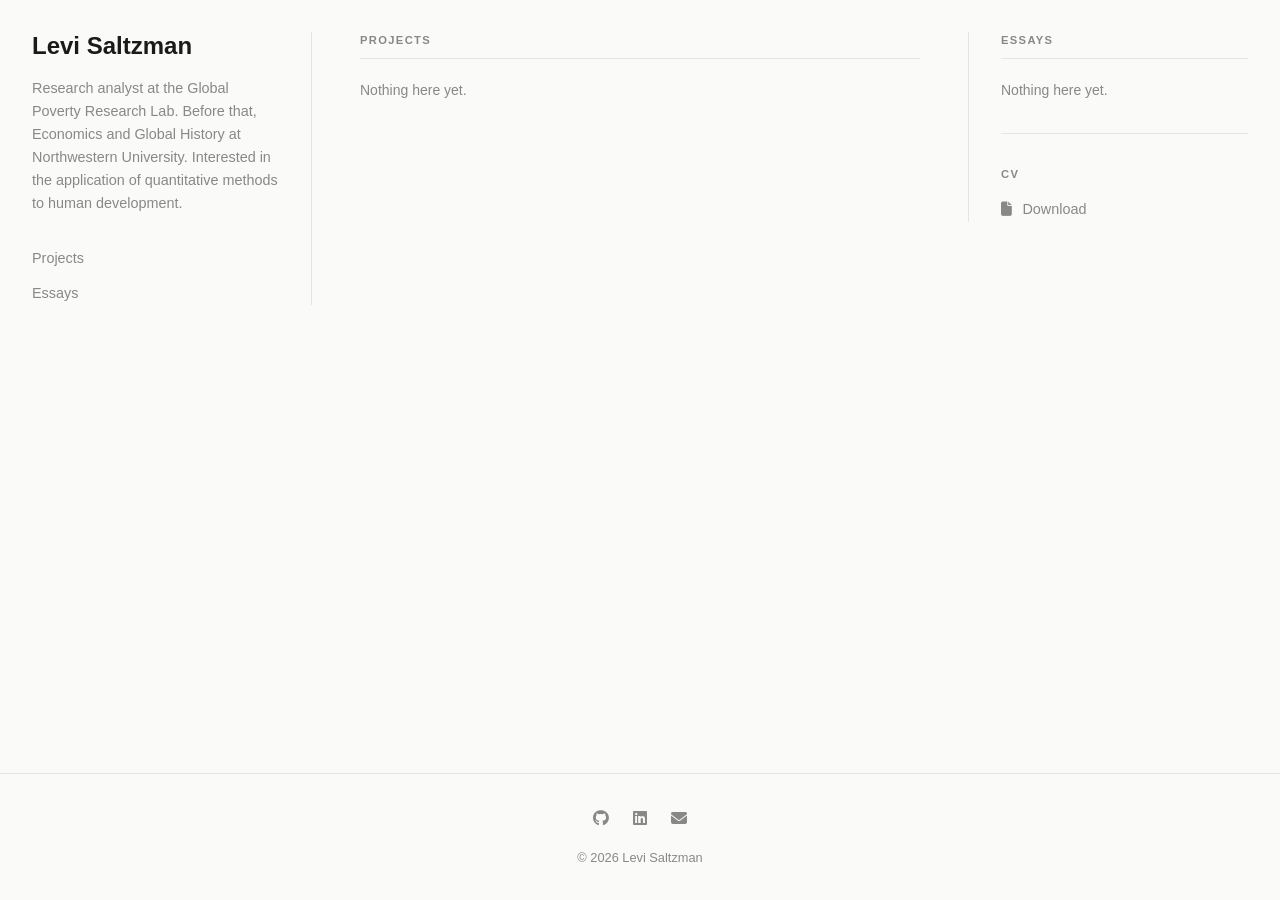
==== index.html @ 12b9f301 "Redesign homepage with three-column layout" ====
<!DOCTYPE html>
<html lang="en">
<head>
  <meta charset="UTF-8" />
  <meta name="viewport" content="width=device-width, initial-scale=1.0" />
  <title>Levi Saltzman</title>
  <link rel="stylesheet" href="https://cdnjs.cloudflare.com/ajax/libs/font-awesome/6.4.0/css/all.min.css" />
  <link rel="stylesheet" href="style.css" />
</head>
<body>
  <div class="container">
    <!-- Left Sidebar -->
    <aside class="sidebar sidebar-left">
      <h1 class="sidebar-name">Levi Saltzman</h1>
      <p class="sidebar-bio">Research analyst at the Global Poverty Research Lab. Before that, Economics and Global History at Northwestern University. Interested in the application of quantitative methods to human development.</p>

      <nav class="sidebar-nav">
        <a href="#projects">Projects</a>
        <a href="#essays">Essays</a>
      </nav>
    </aside>

    <!-- Center Main -->
    <main class="main">
      <section id="projects">
        <h2>Projects</h2>
        <div class="tile-grid" id="projects-grid">
          <!-- populated by main.js -->
        </div>
      </section>
    </main>

    <!-- Right Sidebar -->
    <aside class="sidebar sidebar-right">
      <section id="essays">
        <h2>Essays</h2>
        <div class="essay-list" id="essays-grid">
          <!-- populated by main.js -->
        </div>
      </section>

      <div class="sidebar-cv">
        <div class="sidebar-section-label">CV</div>
        <a href="Levi Saltzman_Resume.pdf" target="_blank" rel="noopener">
          <i class="fas fa-file"></i> Download
        </a>
      </div>
    </aside>
  </div>

  <footer>
    <div class="footer-links">
      <a href="https://github.com/Saltzman-McGeever" target="_blank" rel="noopener"><i class="fab fa-github"></i></a>
      <a href="https://www.linkedin.com/in/levi-saltzman/" target="_blank" rel="noopener"><i class="fab fa-linkedin"></i></a>
      <a href="mailto:levisaltzman@gmail.com"><i class="fas fa-envelope"></i></a>
    </div>
    <p>&copy; <span id="year"></span> Levi Saltzman</p>
  </footer>

  <script src="data.js"></script>
  <script src="main.js"></script>
</body>
</html>
---- style.css ----
*, *::before, *::after {
  box-sizing: border-box;
  margin: 0;
  padding: 0;
}

:root {
  --bg: #fafaf8;
  --text: #1a1a1a;
  --muted: #888888;
  --border: #e5e5e5;
  --accent: #1d4ed8;
}

body {
  font-family: -apple-system, BlinkMacSystemFont, "Segoe UI", Helvetica, Arial, sans-serif;
  background: var(--bg);
  color: var(--text);
  line-height: 1.6;
  min-height: 100vh;
  display: flex;
  flex-direction: column;
}

a {
  color: var(--accent);
  text-decoration: none;
}

a:hover {
  text-decoration: underline;
}

/* ── Layout Container ── */
.container {
  flex: 1;
  display: grid;
  grid-template-columns: 1fr 2fr 1fr;
  gap: 3rem;
  max-width: 1400px;
  margin: 0 auto;
  padding: 2rem 2rem;
  width: 100%;
}

/* ── Sidebars ── */
.sidebar {
  position: sticky;
  top: 2rem;
  align-self: start;
}

.sidebar-left {
  padding-right: 2rem;
  border-right: 1px solid var(--border);
}

.sidebar-right {
  padding-left: 2rem;
  border-left: 1px solid var(--border);
}

.sidebar-name {
  font-size: 1.5rem;
  font-weight: 700;
  margin-bottom: 1rem;
  line-height: 1.2;
}

.sidebar-bio {
  font-size: 0.9rem;
  color: var(--muted);
  margin-bottom: 2rem;
  line-height: 1.6;
}

.sidebar-nav {
  display: flex;
  flex-direction: column;
  gap: 0.75rem;
  font-size: 0.9rem;
}

.sidebar-nav a {
  color: var(--muted);
}

.sidebar-nav a:hover {
  color: var(--text);
  text-decoration: none;
}

/* ── Main Content ── */
main {
  min-height: 400px;
}

/* ── Sections ── */
section {
  margin-bottom: 0;
}

section h2 {
  font-size: 0.7rem;
  font-weight: 600;
  letter-spacing: 0.12em;
  text-transform: uppercase;
  color: var(--muted);
  margin-bottom: 1.25rem;
  padding-bottom: 0.5rem;
  border-bottom: 1px solid var(--border);
}

/* ── Tile grid (Projects) ── */
.tile-grid {
  display: grid;
  grid-template-columns: 1fr;
  gap: 2.5rem;
}

.tile {
  display: block;
  color: inherit;
  text-decoration: none;
}

.tile:hover {
  text-decoration: none;
}

.tile:hover .tile-title {
  text-decoration: underline;
}

.tile-img {
  width: 100%;
  aspect-ratio: 16 / 9;
  object-fit: cover;
  display: block;
  background: #e8e8e8;
  margin-bottom: 0.75rem;
}

.tile-body {
  padding: 0;
}

.tile-title {
  font-size: 1rem;
  font-weight: 600;
  margin-bottom: 0.35rem;
}

.tile-blurb {
  font-size: 0.85rem;
  color: var(--muted);
  line-height: 1.5;
}

.tile-meta {
  display: block;
  font-size: 0.75rem;
  color: var(--muted);
  margin-top: 0.3rem;
}

.tile-empty {
  font-size: 0.875rem;
  color: var(--muted);
}

/* ── Essay List (Right Sidebar) ── */
.essay-list {
  display: flex;
  flex-direction: column;
  gap: 1.5rem;
}

.essay-item {
  display: block;
  color: inherit;
  text-decoration: none;
}

.essay-item:hover {
  text-decoration: none;
}

.essay-item:hover .essay-title {
  text-decoration: underline;
}

.essay-title {
  font-size: 0.9rem;
  font-weight: 600;
  margin-bottom: 0.2rem;
}

.essay-date {
  font-size: 0.75rem;
  color: var(--muted);
}

.essay-blurb {
  font-size: 0.8rem;
  color: var(--muted);
  margin-top: 0.3rem;
  line-height: 1.5;
}

/* ── Sidebar CV ── */
.sidebar-cv {
  margin-top: 2rem;
  padding-top: 2rem;
  border-top: 1px solid var(--border);
}

.sidebar-section-label {
  font-size: 0.7rem;
  font-weight: 600;
  letter-spacing: 0.12em;
  text-transform: uppercase;
  color: var(--muted);
  margin-bottom: 0.75rem;
}

.sidebar-cv a {
  font-size: 0.9rem;
  color: var(--muted);
}

.sidebar-cv a:hover {
  color: var(--text);
}

.sidebar-cv i {
  margin-right: 0.4rem;
}

/* ── Post page ── */
.post-hero {
  margin-bottom: 1.75rem;
  margin-top: 2rem;
}

.post-img {
  width: 100%;
  aspect-ratio: 16 / 9;
  object-fit: cover;
  display: block;
  background: #e8e8e8;
}

.post-body {
  max-width: 640px;
}

.post-title {
  font-size: 1.6rem;
  font-weight: 700;
  line-height: 1.3;
  margin-bottom: 0.5rem;
}

.post-header-meta {
  display: flex;
  align-items: center;
  gap: 1rem;
  font-size: 0.8rem;
  color: var(--muted);
  margin-bottom: 2rem;
}

.post-repo {
  color: var(--accent);
}

.post-content {
  font-size: 0.95rem;
  line-height: 1.75;
}

.post-content p + p {
  margin-top: 1rem;
}

.post-content h2 {
  font-size: 1.1rem;
  font-weight: 600;
  margin: 2rem 0 0.5rem;
  text-transform: none;
  letter-spacing: 0;
  color: var(--text);
  border-bottom: none;
  padding-bottom: 0;
}

.post-content h3 {
  font-size: 1rem;
  font-weight: 600;
  margin: 1.5rem 0 0.4rem;
}

.post-content ul,
.post-content ol {
  margin: 0.75rem 0 0.75rem 1.5rem;
}

.post-content li + li {
  margin-top: 0.25rem;
}

.post-content code {
  font-family: "SF Mono", "Fira Code", monospace;
  font-size: 0.85em;
  background: #f0f0f0;
  padding: 0.1em 0.35em;
}

.post-content pre {
  background: #f0f0f0;
  padding: 1rem;
  overflow-x: auto;
  margin: 1rem 0;
  font-size: 0.85rem;
}

.post-content pre code {
  background: none;
  padding: 0;
}

/* ── Footer ── */
footer {
  text-align: center;
  padding: 2rem 1.5rem;
  font-size: 0.8rem;
  color: var(--muted);
  border-top: 1px solid var(--border);
  margin-top: auto;
}

.footer-links {
  display: flex;
  justify-content: center;
  gap: 1.5rem;
  margin-bottom: 1rem;
}

.footer-links a {
  color: var(--muted);
  font-size: 1rem;
}

.footer-links a:hover {
  color: var(--text);
}

/* ── Responsive ── */
@media (max-width: 1024px) {
  .container {
    grid-template-columns: 1fr;
    gap: 2rem;
    padding: 1.5rem;
  }

  .sidebar-left {
    padding-right: 0;
    border-right: none;
    border-bottom: 1px solid var(--border);
    padding-bottom: 2rem;
    margin-bottom: 2rem;
  }

  .sidebar-right {
    padding-left: 0;
    border-left: none;
    border-top: 1px solid var(--border);
    padding-top: 2rem;
    margin-top: 2rem;
  }

  .sidebar {
    position: relative;
    top: auto;
  }

  .tile-grid {
    grid-template-columns: repeat(2, 1fr);
  }
}

@media (max-width: 640px) {
  .container {
    padding: 1rem;
  }

  .sidebar-name {
    font-size: 1.25rem;
  }

  .tile-grid {
    grid-template-columns: 1fr;
  }

  .essay-list {
    gap: 1rem;
  }
}
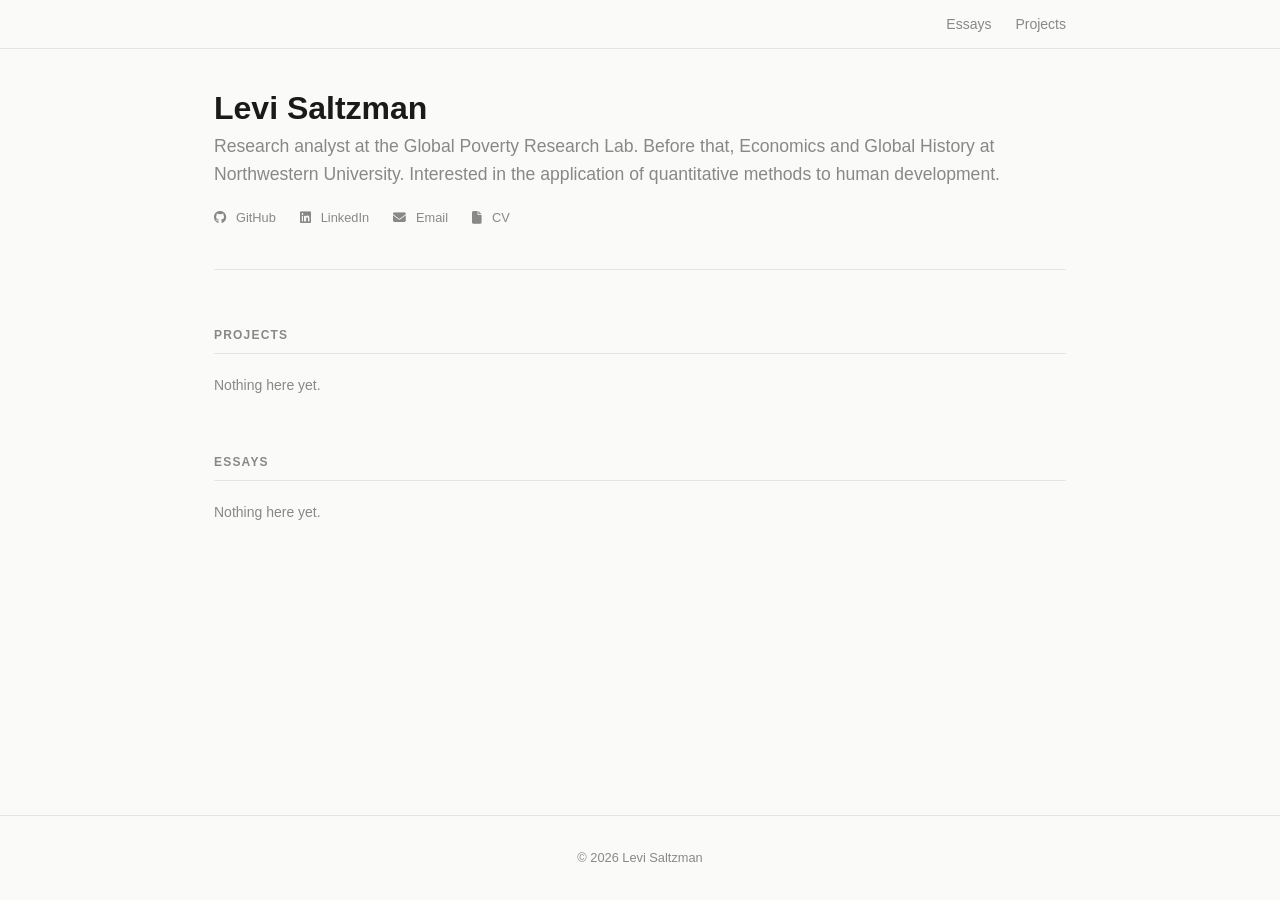
==== commit 117d8e5d: "Revert "Redesign homepage with three-column layout" This reverts commit 12b9f301610ac0737f0c90172270" ====
--- a/index.html
+++ b/index.html
@@ -8,52 +8,43 @@
   <link rel="stylesheet" href="style.css" />
 </head>
 <body>
-  <div class="container">
-    <!-- Left Sidebar -->
-    <aside class="sidebar sidebar-left">
-      <h1 class="sidebar-name">Levi Saltzman</h1>
-      <p class="sidebar-bio">Research analyst at the Global Poverty Research Lab. Before that, Economics and Global History at Northwestern University. Interested in the application of quantitative methods to human development.</p>
+  <header>
+    <div class="header-inner">
+      <nav>
+        <a href="#essays">Essays</a>
+        <a href="#projects">Projects</a>
+      </nav>
+    </div>
+  </header>
 
-      <nav class="sidebar-nav">
-        <a href="#projects">Projects</a>
-        <a href="#essays">Essays</a>
-      </nav>
-    </aside>
+  <main>
+    <section class="hero">
+      <h1 class="hero-name">Levi Saltzman</h1>
+      <p class="tagline">Research analyst at the Global Poverty Research Lab. Before that, Economics and Global History at Northwestern University. Interested in the application of quantitative methods to human development.</p>
+      <div class="hero-links">
+        <a href="https://github.com/Saltzman-McGeever" target="_blank" rel="noopener"><i class="fab fa-github"></i> GitHub</a>
+        <a href="https://www.linkedin.com/in/levi-saltzman/" target="_blank" rel="noopener"><i class="fab fa-linkedin"></i> LinkedIn</a>
+        <a href="mailto:levisaltzman@gmail.com"><i class="fas fa-envelope"></i> Email</a>
+        <a href="Levi Saltzman_Resume.pdf" target="_blank" rel="noopener"><i class="fas fa-file"></i> CV</a>
+      </div>
+    </section>
 
-    <!-- Center Main -->
-    <main class="main">
-      <section id="projects">
-        <h2>Projects</h2>
-        <div class="tile-grid" id="projects-grid">
-          <!-- populated by main.js -->
-        </div>
-      </section>
-    </main>
+    <section id="projects">
+      <h2>Projects</h2>
+      <div class="tile-grid" id="projects-grid">
+        <!-- populated by main.js -->
+      </div>
+    </section>
 
-    <!-- Right Sidebar -->
-    <aside class="sidebar sidebar-right">
-      <section id="essays">
-        <h2>Essays</h2>
-        <div class="essay-list" id="essays-grid">
-          <!-- populated by main.js -->
-        </div>
-      </section>
-
-      <div class="sidebar-cv">
-        <div class="sidebar-section-label">CV</div>
-        <a href="Levi Saltzman_Resume.pdf" target="_blank" rel="noopener">
-          <i class="fas fa-file"></i> Download
-        </a>
+    <section id="essays">
+      <h2>Essays</h2>
+      <div class="tile-grid" id="essays-grid">
+        <!-- populated by main.js -->
       </div>
-    </aside>
-  </div>
+    </section>
+  </main>
 
   <footer>
-    <div class="footer-links">
-      <a href="https://github.com/Saltzman-McGeever" target="_blank" rel="noopener"><i class="fab fa-github"></i></a>
-      <a href="https://www.linkedin.com/in/levi-saltzman/" target="_blank" rel="noopener"><i class="fab fa-linkedin"></i></a>
-      <a href="mailto:levisaltzman@gmail.com"><i class="fas fa-envelope"></i></a>
-    </div>
     <p>&copy; <span id="year"></span> Levi Saltzman</p>
   </footer>
 
--- a/style.css
+++ b/style.css
@@ -10,6 +10,7 @@
   --muted: #888888;
   --border: #e5e5e5;
   --accent: #1d4ed8;
+  --max-width: 900px;
 }
 
 body {
@@ -31,79 +32,107 @@
   text-decoration: underline;
 }
 
-/* ── Layout Container ── */
-.container {
+/* ── Header ── */
+header {
+  border-bottom: 1px solid var(--border);
+}
+
+.header-inner {
+  max-width: var(--max-width);
+  margin: 0 auto;
+  padding: 0 1.5rem;
+  height: 48px;
+  display: flex;
+  align-items: center;
+  justify-content: space-between;
+}
+
+/* site-title only appears on post pages */
+.site-title a {
+  font-size: 0.95rem;
+  font-weight: 600;
+  color: var(--text);
+}
+
+.site-title a:hover {
+  text-decoration: none;
+  color: var(--muted);
+}
+
+nav {
+  display: flex;
+  gap: 1.5rem;
+  margin-left: auto;
+}
+
+nav a {
+  font-size: 0.875rem;
+  color: var(--muted);
+}
+
+nav a:hover {
+  color: var(--text);
+  text-decoration: none;
+}
+
+/* ── Main ── */
+main {
   flex: 1;
-  display: grid;
-  grid-template-columns: 1fr 2fr 1fr;
-  gap: 3rem;
-  max-width: 1400px;
+  max-width: var(--max-width);
   margin: 0 auto;
-  padding: 2rem 2rem;
+  padding: 0 1.5rem 5rem;
   width: 100%;
 }
 
-/* ── Sidebars ── */
-.sidebar {
-  position: sticky;
-  top: 2rem;
-  align-self: start;
-}
-
-.sidebar-left {
-  padding-right: 2rem;
-  border-right: 1px solid var(--border);
-}
-
-.sidebar-right {
-  padding-left: 2rem;
-  border-left: 1px solid var(--border);
-}
-
-.sidebar-name {
-  font-size: 1.5rem;
+/* ── Hero ── */
+.hero {
+  padding: 2.5rem 0;
+  border-bottom: 1px solid var(--border);
+  margin-bottom: 3.5rem;
+}
+
+.hero-name {
+  font-size: 2rem;
   font-weight: 700;
+  line-height: 1.2;
+  margin-bottom: 0.3rem;
+}
+
+.tagline {
+  font-size: 1.1rem;
+  color: var(--muted);
   margin-bottom: 1rem;
-  line-height: 1.2;
-}
-
-.sidebar-bio {
-  font-size: 0.9rem;
-  color: var(--muted);
-  margin-bottom: 2rem;
-  line-height: 1.6;
-}
-
-.sidebar-nav {
-  display: flex;
-  flex-direction: column;
-  gap: 0.75rem;
-  font-size: 0.9rem;
-}
-
-.sidebar-nav a {
-  color: var(--muted);
-}
-
-.sidebar-nav a:hover {
-  color: var(--text);
-  text-decoration: none;
-}
-
-/* ── Main Content ── */
-main {
-  min-height: 400px;
+}
+
+.hero-links {
+  display: flex;
+  gap: 1.5rem;
+  margin-top: 1.25rem;
+}
+
+.hero-links a {
+  color: var(--muted);
+  font-size: 0.8rem;
+}
+
+.hero-links a:hover {
+  color: var(--text);
+  text-decoration: none;
+}
+
+.hero-links i {
+  margin-right: 0.4rem;
 }
 
 /* ── Sections ── */
 section {
-  margin-bottom: 0;
+  margin-bottom: 3.5rem;
 }
 
 section h2 {
-  font-size: 0.7rem;
-  font-weight: 600;
-  letter-spacing: 0.12em;
+  font-size: 0.75rem;
+  font-weight: 600;
+  letter-spacing: 0.1em;
   text-transform: uppercase;
   color: var(--muted);
   margin-bottom: 1.25rem;
@@ -111,11 +140,11 @@
   border-bottom: 1px solid var(--border);
 }
 
-/* ── Tile grid (Projects) ── */
+/* ── Tile grid ── */
 .tile-grid {
   display: grid;
-  grid-template-columns: 1fr;
-  gap: 2.5rem;
+  grid-template-columns: repeat(2, 1fr);
+  gap: 2rem;
 }
 
 .tile {
@@ -138,17 +167,16 @@
   object-fit: cover;
   display: block;
   background: #e8e8e8;
-  margin-bottom: 0.75rem;
 }
 
 .tile-body {
-  padding: 0;
+  padding: 0.65rem 0 0;
 }
 
 .tile-title {
-  font-size: 1rem;
-  font-weight: 600;
-  margin-bottom: 0.35rem;
+  font-size: 0.95rem;
+  font-weight: 600;
+  margin-bottom: 0.2rem;
 }
 
 .tile-blurb {
@@ -167,74 +195,6 @@
 .tile-empty {
   font-size: 0.875rem;
   color: var(--muted);
-}
-
-/* ── Essay List (Right Sidebar) ── */
-.essay-list {
-  display: flex;
-  flex-direction: column;
-  gap: 1.5rem;
-}
-
-.essay-item {
-  display: block;
-  color: inherit;
-  text-decoration: none;
-}
-
-.essay-item:hover {
-  text-decoration: none;
-}
-
-.essay-item:hover .essay-title {
-  text-decoration: underline;
-}
-
-.essay-title {
-  font-size: 0.9rem;
-  font-weight: 600;
-  margin-bottom: 0.2rem;
-}
-
-.essay-date {
-  font-size: 0.75rem;
-  color: var(--muted);
-}
-
-.essay-blurb {
-  font-size: 0.8rem;
-  color: var(--muted);
-  margin-top: 0.3rem;
-  line-height: 1.5;
-}
-
-/* ── Sidebar CV ── */
-.sidebar-cv {
-  margin-top: 2rem;
-  padding-top: 2rem;
-  border-top: 1px solid var(--border);
-}
-
-.sidebar-section-label {
-  font-size: 0.7rem;
-  font-weight: 600;
-  letter-spacing: 0.12em;
-  text-transform: uppercase;
-  color: var(--muted);
-  margin-bottom: 0.75rem;
-}
-
-.sidebar-cv a {
-  font-size: 0.9rem;
-  color: var(--muted);
-}
-
-.sidebar-cv a:hover {
-  color: var(--text);
-}
-
-.sidebar-cv i {
-  margin-right: 0.4rem;
 }
 
 /* ── Post page ── */
@@ -249,6 +209,7 @@
   object-fit: cover;
   display: block;
   background: #e8e8e8;
+
 }
 
 .post-body {
@@ -337,7 +298,6 @@
   font-size: 0.8rem;
   color: var(--muted);
   border-top: 1px solid var(--border);
-  margin-top: auto;
 }
 
 .footer-links {
@@ -349,61 +309,13 @@
 
 .footer-links a {
   color: var(--muted);
-  font-size: 1rem;
+  font-size: 0.875rem;
 }
 
 .footer-links a:hover {
   color: var(--text);
 }
 
-/* ── Responsive ── */
-@media (max-width: 1024px) {
-  .container {
-    grid-template-columns: 1fr;
-    gap: 2rem;
-    padding: 1.5rem;
-  }
-
-  .sidebar-left {
-    padding-right: 0;
-    border-right: none;
-    border-bottom: 1px solid var(--border);
-    padding-bottom: 2rem;
-    margin-bottom: 2rem;
-  }
-
-  .sidebar-right {
-    padding-left: 0;
-    border-left: none;
-    border-top: 1px solid var(--border);
-    padding-top: 2rem;
-    margin-top: 2rem;
-  }
-
-  .sidebar {
-    position: relative;
-    top: auto;
-  }
-
-  .tile-grid {
-    grid-template-columns: repeat(2, 1fr);
-  }
-}
-
-@media (max-width: 640px) {
-  .container {
-    padding: 1rem;
-  }
-
-  .sidebar-name {
-    font-size: 1.25rem;
-  }
-
-  .tile-grid {
-    grid-template-columns: 1fr;
-  }
-
-  .essay-list {
-    gap: 1rem;
-  }
-}
+.footer-links i {
+  margin-right: 0.4rem;
+}
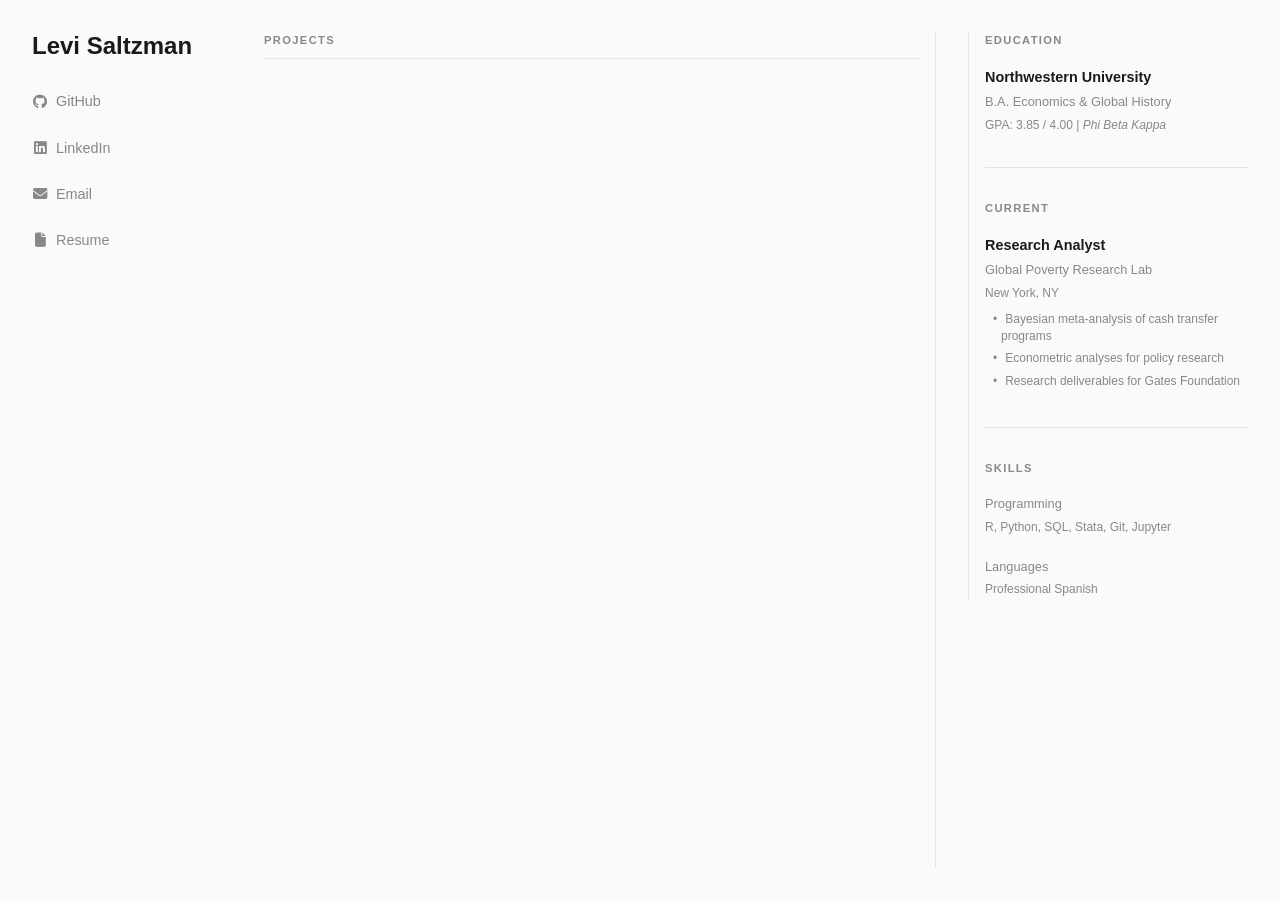
==== commit dff5ec6a: "Three-column layout with header, projects list, and CV info" ====
--- a/index.html
+++ b/index.html
@@ -8,45 +8,76 @@
   <link rel="stylesheet" href="style.css" />
 </head>
 <body>
-  <header>
-    <div class="header-inner">
-      <nav>
-        <a href="#essays">Essays</a>
-        <a href="#projects">Projects</a>
-      </nav>
-    </div>
-  </header>
+  <div class="layout">
+    <!-- Left Column: Header & Links -->
+    <aside class="column column-left">
+      <div class="header-section">
+        <h1 class="site-name">Levi Saltzman</h1>
+        <nav class="main-nav">
+          <a href="https://github.com/Saltzman-McGeever" target="_blank" rel="noopener">
+            <i class="fab fa-github"></i> GitHub
+          </a>
+          <a href="https://www.linkedin.com/in/levi-saltzman/" target="_blank" rel="noopener">
+            <i class="fab fa-linkedin"></i> LinkedIn
+          </a>
+          <a href="mailto:levisaltzman@gmail.com">
+            <i class="fas fa-envelope"></i> Email
+          </a>
+          <a href="Levi Saltzman_Resume.pdf" target="_blank" rel="noopener">
+            <i class="fas fa-file"></i> Resume
+          </a>
+        </nav>
+      </div>
+    </aside>
 
-  <main>
-    <section class="hero">
-      <h1 class="hero-name">Levi Saltzman</h1>
-      <p class="tagline">Research analyst at the Global Poverty Research Lab. Before that, Economics and Global History at Northwestern University. Interested in the application of quantitative methods to human development.</p>
-      <div class="hero-links">
-        <a href="https://github.com/Saltzman-McGeever" target="_blank" rel="noopener"><i class="fab fa-github"></i> GitHub</a>
-        <a href="https://www.linkedin.com/in/levi-saltzman/" target="_blank" rel="noopener"><i class="fab fa-linkedin"></i> LinkedIn</a>
-        <a href="mailto:levisaltzman@gmail.com"><i class="fas fa-envelope"></i> Email</a>
-        <a href="Levi Saltzman_Resume.pdf" target="_blank" rel="noopener"><i class="fas fa-file"></i> CV</a>
-      </div>
-    </section>
+    <!-- Middle Column: Projects -->
+    <main class="column column-middle">
+      <section id="projects">
+        <h2>Projects</h2>
+        <div class="projects-list" id="projects-grid">
+          <!-- populated by main.js -->
+        </div>
+      </section>
+    </main>
 
-    <section id="projects">
-      <h2>Projects</h2>
-      <div class="tile-grid" id="projects-grid">
-        <!-- populated by main.js -->
-      </div>
-    </section>
+    <!-- Right Column: CV Info -->
+    <aside class="column column-right">
+      <section class="cv-section">
+        <h2>Education</h2>
+        <div class="cv-item">
+          <div class="cv-title">Northwestern University</div>
+          <div class="cv-subtitle">B.A. Economics & Global History</div>
+          <div class="cv-meta">GPA: 3.85 / 4.00 | <em>Phi Beta Kappa</em></div>
+        </div>
+      </section>
 
-    <section id="essays">
-      <h2>Essays</h2>
-      <div class="tile-grid" id="essays-grid">
-        <!-- populated by main.js -->
-      </div>
-    </section>
-  </main>
+      <section class="cv-section">
+        <h2>Current</h2>
+        <div class="cv-item">
+          <div class="cv-title">Research Analyst</div>
+          <div class="cv-subtitle">Global Poverty Research Lab</div>
+          <div class="cv-meta">New York, NY</div>
+          <ul class="cv-details">
+            <li>Bayesian meta-analysis of cash transfer programs</li>
+            <li>Econometric analyses for policy research</li>
+            <li>Research deliverables for Gates Foundation</li>
+          </ul>
+        </div>
+      </section>
 
-  <footer>
-    <p>&copy; <span id="year"></span> Levi Saltzman</p>
-  </footer>
+      <section class="cv-section">
+        <h2>Skills</h2>
+        <div class="cv-item">
+          <div class="cv-subtitle">Programming</div>
+          <div class="cv-meta">R, Python, SQL, Stata, Git, Jupyter</div>
+        </div>
+        <div class="cv-item">
+          <div class="cv-subtitle">Languages</div>
+          <div class="cv-meta">Professional Spanish</div>
+        </div>
+      </section>
+    </aside>
+  </div>
 
   <script src="data.js"></script>
   <script src="main.js"></script>
--- a/style.css
+++ b/style.css
@@ -10,7 +10,6 @@
   --muted: #888888;
   --border: #e5e5e5;
   --accent: #1d4ed8;
-  --max-width: 900px;
 }
 
 body {
@@ -19,8 +18,6 @@
   color: var(--text);
   line-height: 1.6;
   min-height: 100vh;
-  display: flex;
-  flex-direction: column;
 }
 
 a {
@@ -32,169 +29,215 @@
   text-decoration: underline;
 }
 
-/* ── Header ── */
-header {
-  border-bottom: 1px solid var(--border);
-}
-
-.header-inner {
-  max-width: var(--max-width);
+/* ── Layout ── */
+.layout {
+  display: grid;
+  grid-template-columns: 200px 1fr 280px;
+  gap: 2rem;
+  height: 100vh;
+  padding: 2rem;
+  max-width: 1600px;
   margin: 0 auto;
-  padding: 0 1.5rem;
-  height: 48px;
+}
+
+.column {
+  display: flex;
+  flex-direction: column;
+}
+
+.column-left {
+  position: sticky;
+  top: 2rem;
+  height: fit-content;
+}
+
+.column-middle {
+  overflow-y: auto;
+  padding-right: 1rem;
+  border-right: 1px solid var(--border);
+}
+
+.column-right {
+  position: sticky;
+  top: 2rem;
+  height: fit-content;
+  overflow-y: auto;
+  max-height: calc(100vh - 4rem);
+  padding-left: 1rem;
+  border-left: 1px solid var(--border);
+}
+
+/* ── Left Column: Header ── */
+.header-section {
+  margin-bottom: 2rem;
+}
+
+.site-name {
+  font-size: 1.5rem;
+  font-weight: 700;
+  margin-bottom: 1.5rem;
+  line-height: 1.2;
+}
+
+.main-nav {
+  display: flex;
+  flex-direction: column;
+  gap: 0.75rem;
+}
+
+.main-nav a {
+  font-size: 0.9rem;
+  color: var(--muted);
   display: flex;
   align-items: center;
-  justify-content: space-between;
-}
-
-/* site-title only appears on post pages */
-.site-title a {
-  font-size: 0.95rem;
-  font-weight: 600;
-  color: var(--text);
-}
-
-.site-title a:hover {
-  text-decoration: none;
-  color: var(--muted);
-}
-
-nav {
-  display: flex;
-  gap: 1.5rem;
-  margin-left: auto;
-}
-
-nav a {
-  font-size: 0.875rem;
-  color: var(--muted);
-}
-
-nav a:hover {
+  gap: 0.5rem;
+  padding: 0.35rem 0;
+}
+
+.main-nav a:hover {
   color: var(--text);
   text-decoration: none;
 }
 
-/* ── Main ── */
+.main-nav i {
+  width: 16px;
+  text-align: center;
+}
+
+/* ── Middle Column: Projects ── */
 main {
-  flex: 1;
-  max-width: var(--max-width);
-  margin: 0 auto;
-  padding: 0 1.5rem 5rem;
-  width: 100%;
-}
-
-/* ── Hero ── */
-.hero {
-  padding: 2.5rem 0;
-  border-bottom: 1px solid var(--border);
-  margin-bottom: 3.5rem;
-}
-
-.hero-name {
-  font-size: 2rem;
-  font-weight: 700;
-  line-height: 1.2;
-  margin-bottom: 0.3rem;
-}
-
-.tagline {
-  font-size: 1.1rem;
-  color: var(--muted);
-  margin-bottom: 1rem;
-}
-
-.hero-links {
-  display: flex;
-  gap: 1.5rem;
-  margin-top: 1.25rem;
-}
-
-.hero-links a {
-  color: var(--muted);
-  font-size: 0.8rem;
-}
-
-.hero-links a:hover {
-  color: var(--text);
-  text-decoration: none;
-}
-
-.hero-links i {
-  margin-right: 0.4rem;
-}
-
-/* ── Sections ── */
+  display: flex;
+  flex-direction: column;
+}
+
 section {
-  margin-bottom: 3.5rem;
+  margin-bottom: 0;
 }
 
 section h2 {
-  font-size: 0.75rem;
-  font-weight: 600;
-  letter-spacing: 0.1em;
+  font-size: 0.7rem;
+  font-weight: 600;
+  letter-spacing: 0.12em;
   text-transform: uppercase;
   color: var(--muted);
-  margin-bottom: 1.25rem;
+  margin-bottom: 1.5rem;
   padding-bottom: 0.5rem;
   border-bottom: 1px solid var(--border);
 }
 
-/* ── Tile grid ── */
-.tile-grid {
-  display: grid;
-  grid-template-columns: repeat(2, 1fr);
+/* ── Projects List ── */
+.projects-list {
+  display: flex;
+  flex-direction: column;
   gap: 2rem;
 }
 
-.tile {
+.project-item {
   display: block;
   color: inherit;
   text-decoration: none;
-}
-
-.tile:hover {
-  text-decoration: none;
-}
-
-.tile:hover .tile-title {
+  padding-bottom: 1.5rem;
+  border-bottom: 1px solid var(--border);
+}
+
+.project-item:last-child {
+  border-bottom: none;
+  padding-bottom: 0;
+}
+
+.project-item:hover .project-title {
   text-decoration: underline;
 }
 
-.tile-img {
+.project-img {
   width: 100%;
   aspect-ratio: 16 / 9;
   object-fit: cover;
   display: block;
   background: #e8e8e8;
-}
-
-.tile-body {
-  padding: 0.65rem 0 0;
-}
-
-.tile-title {
-  font-size: 0.95rem;
+  margin-bottom: 0.75rem;
+}
+
+.project-title {
+  font-size: 1rem;
+  font-weight: 600;
+  margin-bottom: 0.35rem;
+}
+
+.project-blurb {
+  font-size: 0.85rem;
+  color: var(--muted);
+  line-height: 1.5;
+  margin-bottom: 0.5rem;
+}
+
+.project-meta {
+  font-size: 0.75rem;
+  color: var(--muted);
+}
+
+/* ── Right Column: CV ── */
+.cv-section {
+  margin-bottom: 2rem;
+  padding-bottom: 2rem;
+  border-bottom: 1px solid var(--border);
+}
+
+.cv-section:last-child {
+  border-bottom: none;
+  margin-bottom: 0;
+  padding-bottom: 0;
+}
+
+.cv-section h2 {
+  border-bottom: none;
+  padding-bottom: 0;
+  margin-bottom: 1rem;
+}
+
+.cv-item {
+  margin-bottom: 1.25rem;
+}
+
+.cv-item:last-child {
+  margin-bottom: 0;
+}
+
+.cv-title {
+  font-size: 0.9rem;
   font-weight: 600;
   margin-bottom: 0.2rem;
 }
 
-.tile-blurb {
-  font-size: 0.85rem;
-  color: var(--muted);
-  line-height: 1.5;
-}
-
-.tile-meta {
-  display: block;
+.cv-subtitle {
+  font-size: 0.8rem;
+  color: var(--muted);
+  margin-bottom: 0.2rem;
+}
+
+.cv-meta {
   font-size: 0.75rem;
   color: var(--muted);
-  margin-top: 0.3rem;
-}
-
-.tile-empty {
-  font-size: 0.875rem;
-  color: var(--muted);
+}
+
+.cv-details {
+  font-size: 0.75rem;
+  color: var(--muted);
+  list-style: none;
+  margin-top: 0.5rem;
+  margin-left: 0;
+}
+
+.cv-details li {
+  padding-left: 1rem;
+  text-indent: -0.5rem;
+  margin-bottom: 0.35rem;
+  line-height: 1.4;
+}
+
+.cv-details li:before {
+  content: "•";
+  margin-right: 0.5rem;
 }
 
 /* ── Post page ── */
@@ -209,7 +252,6 @@
   object-fit: cover;
   display: block;
   background: #e8e8e8;
-
 }
 
 .post-body {
@@ -291,31 +333,52 @@
   padding: 0;
 }
 
-/* ── Footer ── */
-footer {
-  text-align: center;
-  padding: 2rem 1.5rem;
-  font-size: 0.8rem;
-  color: var(--muted);
-  border-top: 1px solid var(--border);
-}
-
-.footer-links {
-  display: flex;
-  justify-content: center;
-  gap: 1.5rem;
-  margin-bottom: 1rem;
-}
-
-.footer-links a {
-  color: var(--muted);
-  font-size: 0.875rem;
-}
-
-.footer-links a:hover {
-  color: var(--text);
-}
-
-.footer-links i {
-  margin-right: 0.4rem;
-}
+/* ── Responsive ── */
+@media (max-width: 1024px) {
+  .layout {
+    grid-template-columns: 1fr;
+    height: auto;
+    gap: 1.5rem;
+    padding: 1.5rem;
+  }
+
+  .column-left,
+  .column-right {
+    position: relative;
+    top: auto;
+    height: auto;
+    max-height: none;
+  }
+
+  .column-middle {
+    border-right: none;
+    border-bottom: 1px solid var(--border);
+    padding-right: 0;
+    padding-bottom: 1.5rem;
+    margin-bottom: 1.5rem;
+  }
+
+  .column-right {
+    border-left: none;
+    padding-left: 0;
+  }
+}
+
+@media (max-width: 640px) {
+  .layout {
+    padding: 1rem;
+    gap: 1rem;
+  }
+
+  .site-name {
+    font-size: 1.25rem;
+  }
+
+  .main-nav a {
+    font-size: 0.85rem;
+  }
+
+  .project-title {
+    font-size: 0.95rem;
+  }
+}
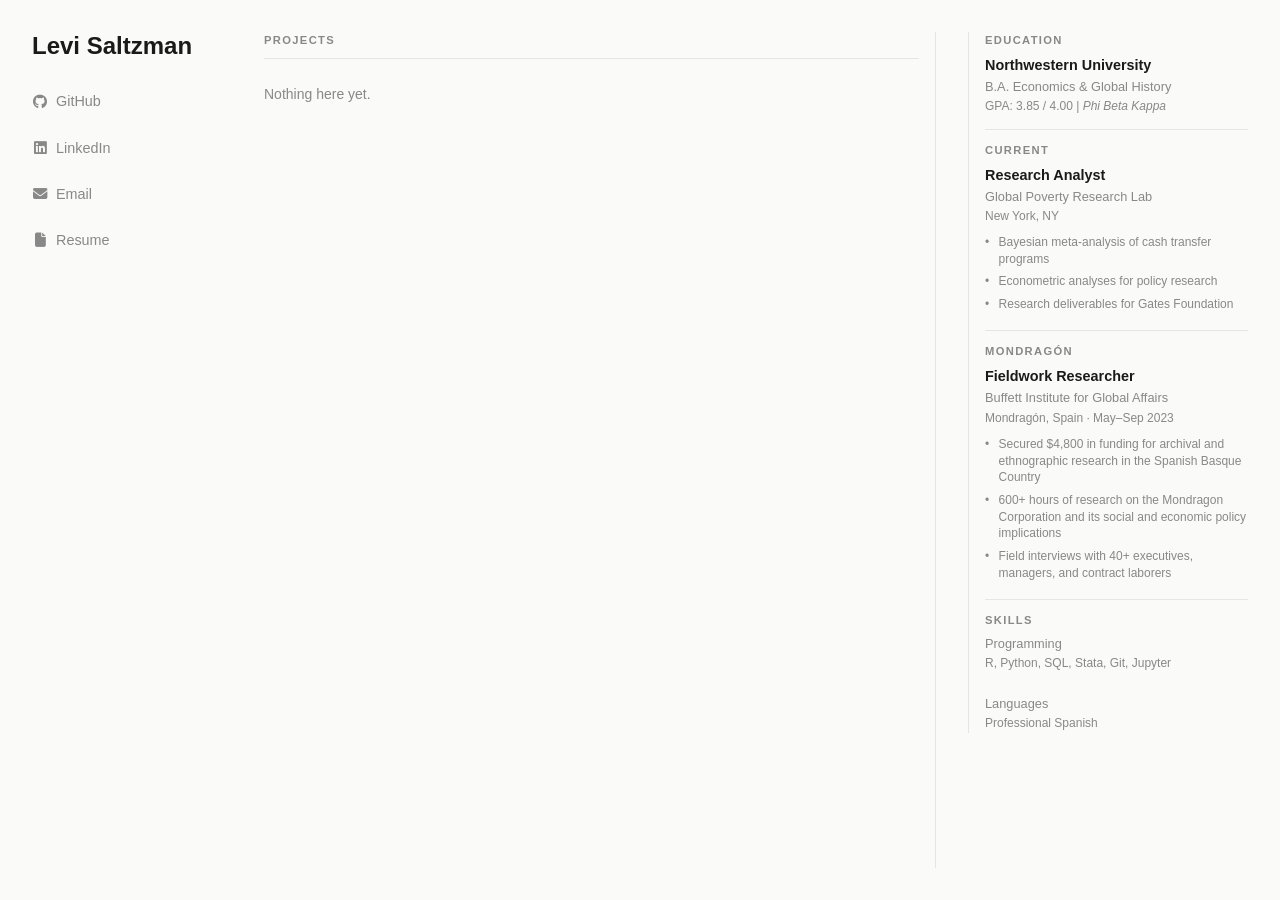
==== commit a377d6ea: "Add mobile tab bar for Projects/CV switching Replaces vertical column stacking with a sticky compact" ====
--- a/index.html
+++ b/index.html
@@ -15,23 +15,28 @@
         <h1 class="site-name">Levi Saltzman</h1>
         <nav class="main-nav">
           <a href="https://github.com/Saltzman-McGeever" target="_blank" rel="noopener">
-            <i class="fab fa-github"></i> GitHub
+            <i class="fab fa-github"></i> <span class="nav-label">GitHub</span>
           </a>
           <a href="https://www.linkedin.com/in/levi-saltzman/" target="_blank" rel="noopener">
-            <i class="fab fa-linkedin"></i> LinkedIn
+            <i class="fab fa-linkedin"></i> <span class="nav-label">LinkedIn</span>
           </a>
           <a href="mailto:levisaltzman@gmail.com">
-            <i class="fas fa-envelope"></i> Email
+            <i class="fas fa-envelope"></i> <span class="nav-label">Email</span>
           </a>
           <a href="Levi Saltzman_Resume.pdf" target="_blank" rel="noopener">
-            <i class="fas fa-file"></i> Resume
+            <i class="fas fa-file"></i> <span class="nav-label">Resume</span>
           </a>
         </nav>
       </div>
     </aside>
 
+    <nav class="mobile-tab-bar" aria-label="sections">
+      <button class="tab-btn active" data-tab="middle">Projects</button>
+      <button class="tab-btn" data-tab="right">CV</button>
+    </nav>
+
     <!-- Middle Column: Projects -->
-    <main class="column column-middle">
+    <main class="column column-middle" data-panel="middle">
       <section id="projects">
         <h2>Projects</h2>
         <div class="projects-list" id="projects-grid">
@@ -41,7 +46,7 @@
     </main>
 
     <!-- Right Column: CV Info -->
-    <aside class="column column-right">
+    <aside class="column column-right" data-panel="right">
       <section class="cv-section">
         <h2>Education</h2>
         <div class="cv-item">
@@ -66,6 +71,20 @@
       </section>
 
       <section class="cv-section">
+        <h2>Mondragón</h2>
+        <div class="cv-item">
+          <div class="cv-title">Fieldwork Researcher</div>
+          <div class="cv-subtitle">Buffett Institute for Global Affairs</div>
+          <div class="cv-meta">Mondragón, Spain · May–Sep 2023</div>
+          <ul class="cv-details">
+            <li>Secured $4,800 in funding for archival and ethnographic research in the Spanish Basque Country</li>
+            <li>600+ hours of research on the Mondragon Corporation and its social and economic policy implications</li>
+            <li>Field interviews with 40+ executives, managers, and contract laborers</li>
+          </ul>
+        </div>
+      </section>
+
+      <section class="cv-section">
         <h2>Skills</h2>
         <div class="cv-item">
           <div class="cv-subtitle">Programming</div>
--- a/style.css
+++ b/style.css
@@ -178,8 +178,8 @@
 
 /* ── Right Column: CV ── */
 .cv-section {
-  margin-bottom: 2rem;
-  padding-bottom: 2rem;
+  margin-bottom: 0.75rem;
+  padding-bottom: 0.75rem;
   border-bottom: 1px solid var(--border);
 }
 
@@ -192,7 +192,7 @@
 .cv-section h2 {
   border-bottom: none;
   padding-bottom: 0;
-  margin-bottom: 1rem;
+  margin-bottom: 0.25rem;
 }
 
 .cv-item {
@@ -206,13 +206,13 @@
 .cv-title {
   font-size: 0.9rem;
   font-weight: 600;
-  margin-bottom: 0.2rem;
+  margin-bottom: 0;
 }
 
 .cv-subtitle {
   font-size: 0.8rem;
   color: var(--muted);
-  margin-bottom: 0.2rem;
+  margin-bottom: 0;
 }
 
 .cv-meta {
@@ -229,15 +229,84 @@
 }
 
 .cv-details li {
-  padding-left: 1rem;
-  text-indent: -0.5rem;
+  padding-left: 0.85rem;
+  position: relative;
   margin-bottom: 0.35rem;
   line-height: 1.4;
 }
 
 .cv-details li:before {
   content: "•";
-  margin-right: 0.5rem;
+  position: absolute;
+  left: 0;
+}
+
+/* ── Post page layout ── */
+header {
+  border-bottom: 1px solid var(--border);
+  padding: 1rem 2rem;
+}
+
+.header-inner {
+  max-width: 800px;
+  margin: 0 auto;
+  display: flex;
+  align-items: center;
+  justify-content: space-between;
+  gap: 1rem;
+}
+
+.site-title {
+  font-size: 1rem;
+  font-weight: 700;
+}
+
+.site-title a {
+  color: var(--text);
+}
+
+#post-back-nav a {
+  font-size: 0.85rem;
+  color: var(--muted);
+}
+
+#post-back-nav a:hover {
+  color: var(--text);
+  text-decoration: none;
+}
+
+#post-main {
+  max-width: 800px;
+  margin: 0 auto;
+  padding: 0 2rem 4rem;
+}
+
+footer {
+  border-top: 1px solid var(--border);
+  padding: 1.5rem 2rem;
+  text-align: center;
+  font-size: 0.8rem;
+  color: var(--muted);
+}
+
+.footer-links {
+  display: flex;
+  justify-content: center;
+  gap: 1.5rem;
+  margin-bottom: 0.75rem;
+}
+
+.footer-links a {
+  color: var(--muted);
+  font-size: 0.8rem;
+  display: flex;
+  align-items: center;
+  gap: 0.4rem;
+}
+
+.footer-links a:hover {
+  color: var(--text);
+  text-decoration: none;
 }
 
 /* ── Post page ── */
@@ -334,51 +403,103 @@
 }
 
 /* ── Responsive ── */
+.mobile-tab-bar {
+  display: none;
+}
+
 @media (max-width: 1024px) {
   .layout {
-    grid-template-columns: 1fr;
+    display: block;
+    padding: 0;
     height: auto;
-    gap: 1.5rem;
-    padding: 1.5rem;
-  }
-
-  .column-left,
+  }
+
+  /* Compact sticky header */
+  .column-left {
+    position: sticky;
+    top: 0;
+    z-index: 10;
+    background: var(--bg);
+    border-bottom: 1px solid var(--border);
+    padding: 0.75rem 1.25rem;
+    height: auto;
+  }
+
+  .header-section {
+    display: flex;
+    align-items: center;
+    justify-content: space-between;
+    margin-bottom: 0;
+  }
+
+  .site-name {
+    font-size: 1rem;
+    margin-bottom: 0;
+  }
+
+  .main-nav {
+    flex-direction: row;
+    gap: 1.25rem;
+  }
+
+  .main-nav .nav-label {
+    display: none;
+  }
+
+  .main-nav a {
+    font-size: 1rem;
+    padding: 0.25rem;
+  }
+
+  /* Sticky tab bar */
+  .mobile-tab-bar {
+    display: flex;
+    position: sticky;
+    top: 50px;
+    z-index: 9;
+    background: var(--bg);
+    border-bottom: 1px solid var(--border);
+  }
+
+  .tab-btn {
+    flex: 1;
+    background: none;
+    border: none;
+    border-bottom: 2px solid transparent;
+    margin-bottom: -1px;
+    padding: 0.65rem 1rem;
+    font-size: 0.75rem;
+    font-weight: 600;
+    letter-spacing: 0.1em;
+    text-transform: uppercase;
+    color: var(--muted);
+    cursor: pointer;
+    transition: color 0.15s, border-color 0.15s;
+  }
+
+  .tab-btn.active {
+    color: var(--text);
+    border-bottom-color: var(--text);
+  }
+
+  /* Tab panels */
+  .column-middle,
   .column-right {
-    position: relative;
-    top: auto;
+    padding: 1.5rem 1.25rem;
+    border: none;
+    overflow-y: visible;
     height: auto;
     max-height: none;
   }
 
-  .column-middle {
-    border-right: none;
-    border-bottom: 1px solid var(--border);
-    padding-right: 0;
-    padding-bottom: 1.5rem;
-    margin-bottom: 1.5rem;
-  }
-
+  .tab-hidden {
+    display: none;
+  }
+}
+
+@media (max-width: 640px) {
+  .column-middle,
   .column-right {
-    border-left: none;
-    padding-left: 0;
-  }
-}
-
-@media (max-width: 640px) {
-  .layout {
-    padding: 1rem;
-    gap: 1rem;
-  }
-
-  .site-name {
-    font-size: 1.25rem;
-  }
-
-  .main-nav a {
-    font-size: 0.85rem;
-  }
-
-  .project-title {
-    font-size: 0.95rem;
-  }
-}
+    padding: 1.25rem 1rem;
+  }
+}
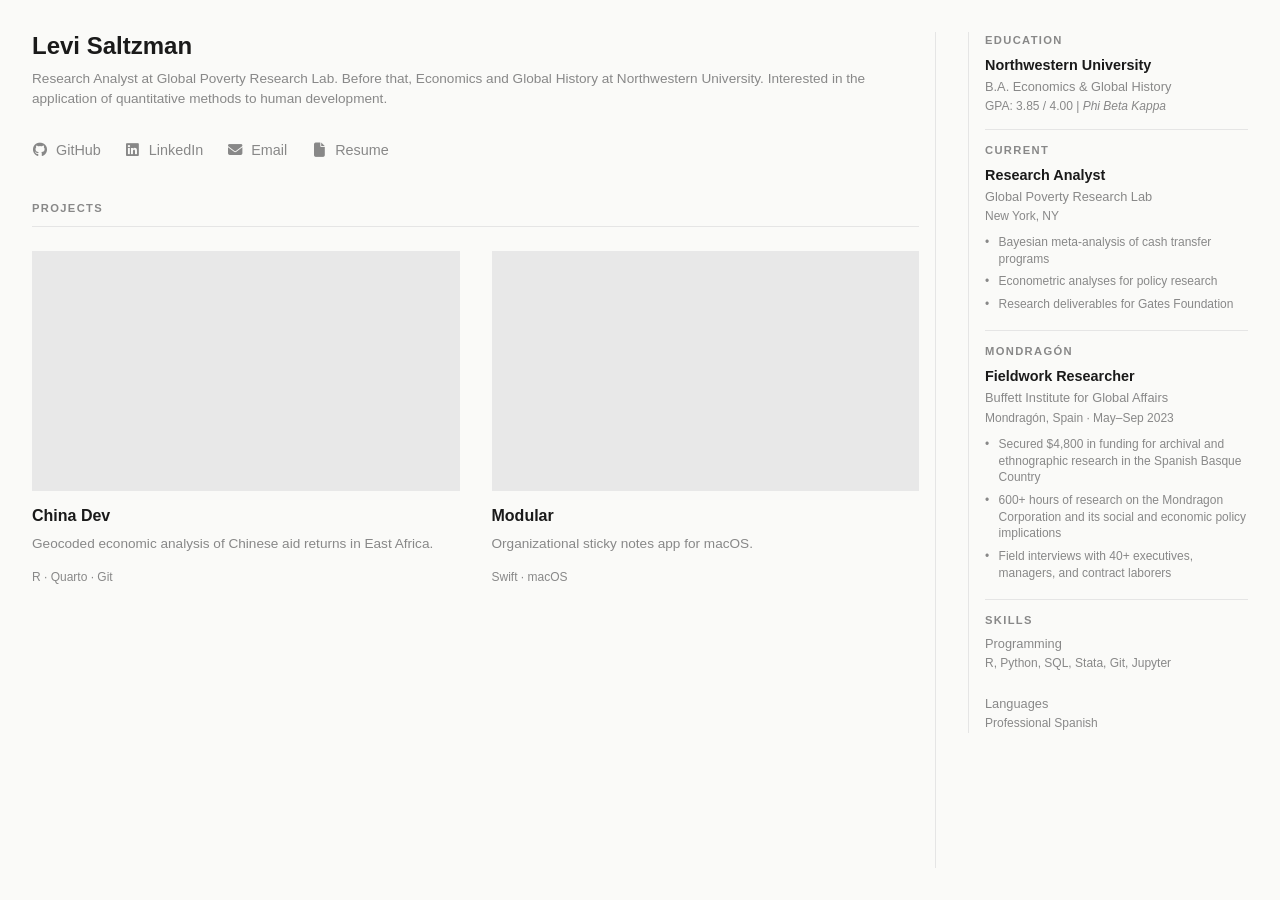
==== commit 287ebefd: "merge columns 1 + 2" ====
--- a/index.html
+++ b/index.html
@@ -9,34 +9,27 @@
 </head>
 <body>
   <div class="layout">
-    <!-- Left Column: Header & Links -->
-    <aside class="column column-left">
+    <!-- Left Column: Header & Projects -->
+    <main class="column column-middle">
       <div class="header-section">
         <h1 class="site-name">Levi Saltzman</h1>
+        <p class="site-blurb">Research Analyst at Global Poverty Research Lab. Before that, Economics and Global History at Northwestern University. Interested in the application of quantitative methods to human development.</p>
         <nav class="main-nav">
           <a href="https://github.com/Saltzman-McGeever" target="_blank" rel="noopener">
-            <i class="fab fa-github"></i> <span class="nav-label">GitHub</span>
+            <i class="fab fa-github"></i> GitHub
           </a>
           <a href="https://www.linkedin.com/in/levi-saltzman/" target="_blank" rel="noopener">
-            <i class="fab fa-linkedin"></i> <span class="nav-label">LinkedIn</span>
+            <i class="fab fa-linkedin"></i> LinkedIn
           </a>
           <a href="mailto:levisaltzman@gmail.com">
-            <i class="fas fa-envelope"></i> <span class="nav-label">Email</span>
+            <i class="fas fa-envelope"></i> Email
           </a>
           <a href="Levi Saltzman_Resume.pdf" target="_blank" rel="noopener">
-            <i class="fas fa-file"></i> <span class="nav-label">Resume</span>
+            <i class="fas fa-file"></i> Resume
           </a>
         </nav>
       </div>
-    </aside>
 
-    <nav class="mobile-tab-bar" aria-label="sections">
-      <button class="tab-btn active" data-tab="middle">Projects</button>
-      <button class="tab-btn" data-tab="right">CV</button>
-    </nav>
-
-    <!-- Middle Column: Projects -->
-    <main class="column column-middle" data-panel="middle">
       <section id="projects">
         <h2>Projects</h2>
         <div class="projects-list" id="projects-grid">
@@ -46,7 +39,7 @@
     </main>
 
     <!-- Right Column: CV Info -->
-    <aside class="column column-right" data-panel="right">
+    <aside class="column column-right">
       <section class="cv-section">
         <h2>Education</h2>
         <div class="cv-item">
--- a/style.css
+++ b/style.css
@@ -32,23 +32,17 @@
 /* ── Layout ── */
 .layout {
   display: grid;
-  grid-template-columns: 200px 1fr 280px;
+  grid-template-columns: 1fr 280px;
   gap: 2rem;
   height: 100vh;
   padding: 2rem;
-  max-width: 1600px;
+  max-width: 1400px;
   margin: 0 auto;
 }
 
 .column {
   display: flex;
   flex-direction: column;
-}
-
-.column-left {
-  position: sticky;
-  top: 2rem;
-  height: fit-content;
 }
 
 .column-middle {
@@ -75,14 +69,21 @@
 .site-name {
   font-size: 1.5rem;
   font-weight: 700;
+  margin-bottom: 0.5rem;
+  line-height: 1.2;
+}
+
+.site-blurb {
+  font-size: 0.85rem;
+  color: var(--muted);
+  line-height: 1.5;
   margin-bottom: 1.5rem;
-  line-height: 1.2;
 }
 
 .main-nav {
   display: flex;
-  flex-direction: column;
-  gap: 0.75rem;
+  flex-direction: row;
+  gap: 1.5rem;
 }
 
 .main-nav a {
@@ -127,22 +128,19 @@
 
 /* ── Projects List ── */
 .projects-list {
-  display: flex;
-  flex-direction: column;
+  display: grid;
+  grid-template-columns: repeat(2, 1fr);
   gap: 2rem;
+}
+
+.projects-list:has(.project-item:only-child) {
+  grid-template-columns: 1fr;
 }
 
 .project-item {
   display: block;
   color: inherit;
   text-decoration: none;
-  padding-bottom: 1.5rem;
-  border-bottom: 1px solid var(--border);
-}
-
-.project-item:last-child {
-  border-bottom: none;
-  padding-bottom: 0;
 }
 
 .project-item:hover .project-title {
@@ -403,103 +401,50 @@
 }
 
 /* ── Responsive ── */
-.mobile-tab-bar {
-  display: none;
-}
-
 @media (max-width: 1024px) {
   .layout {
-    display: block;
-    padding: 0;
+    grid-template-columns: 1fr;
     height: auto;
-  }
-
-  /* Compact sticky header */
-  .column-left {
-    position: sticky;
-    top: 0;
-    z-index: 10;
-    background: var(--bg);
-    border-bottom: 1px solid var(--border);
-    padding: 0.75rem 1.25rem;
-    height: auto;
-  }
-
-  .header-section {
-    display: flex;
-    align-items: center;
-    justify-content: space-between;
-    margin-bottom: 0;
-  }
-
-  .site-name {
-    font-size: 1rem;
-    margin-bottom: 0;
-  }
-
-  .main-nav {
-    flex-direction: row;
-    gap: 1.25rem;
-  }
-
-  .main-nav .nav-label {
-    display: none;
-  }
-
-  .main-nav a {
-    font-size: 1rem;
-    padding: 0.25rem;
-  }
-
-  /* Sticky tab bar */
-  .mobile-tab-bar {
-    display: flex;
-    position: sticky;
-    top: 50px;
-    z-index: 9;
-    background: var(--bg);
-    border-bottom: 1px solid var(--border);
-  }
-
-  .tab-btn {
-    flex: 1;
-    background: none;
-    border: none;
-    border-bottom: 2px solid transparent;
-    margin-bottom: -1px;
-    padding: 0.65rem 1rem;
-    font-size: 0.75rem;
-    font-weight: 600;
-    letter-spacing: 0.1em;
-    text-transform: uppercase;
-    color: var(--muted);
-    cursor: pointer;
-    transition: color 0.15s, border-color 0.15s;
-  }
-
-  .tab-btn.active {
-    color: var(--text);
-    border-bottom-color: var(--text);
-  }
-
-  /* Tab panels */
-  .column-middle,
+    gap: 1.5rem;
+    padding: 1.5rem;
+  }
+
   .column-right {
-    padding: 1.5rem 1.25rem;
-    border: none;
-    overflow-y: visible;
+    position: relative;
+    top: auto;
     height: auto;
     max-height: none;
   }
 
-  .tab-hidden {
-    display: none;
+  .column-middle {
+    border-right: none;
+    border-bottom: 1px solid var(--border);
+    padding-right: 0;
+    padding-bottom: 1.5rem;
+    margin-bottom: 1.5rem;
+  }
+
+  .column-right {
+    border-left: none;
+    padding-left: 0;
   }
 }
 
 @media (max-width: 640px) {
-  .column-middle,
-  .column-right {
-    padding: 1.25rem 1rem;
-  }
-}
+  .layout {
+    padding: 1rem;
+    gap: 1rem;
+  }
+
+  .site-name {
+    font-size: 1.25rem;
+  }
+
+  .main-nav a {
+    font-size: 0.85rem;
+  }
+
+  .project-title {
+    font-size: 0.95rem;
+  }
+}
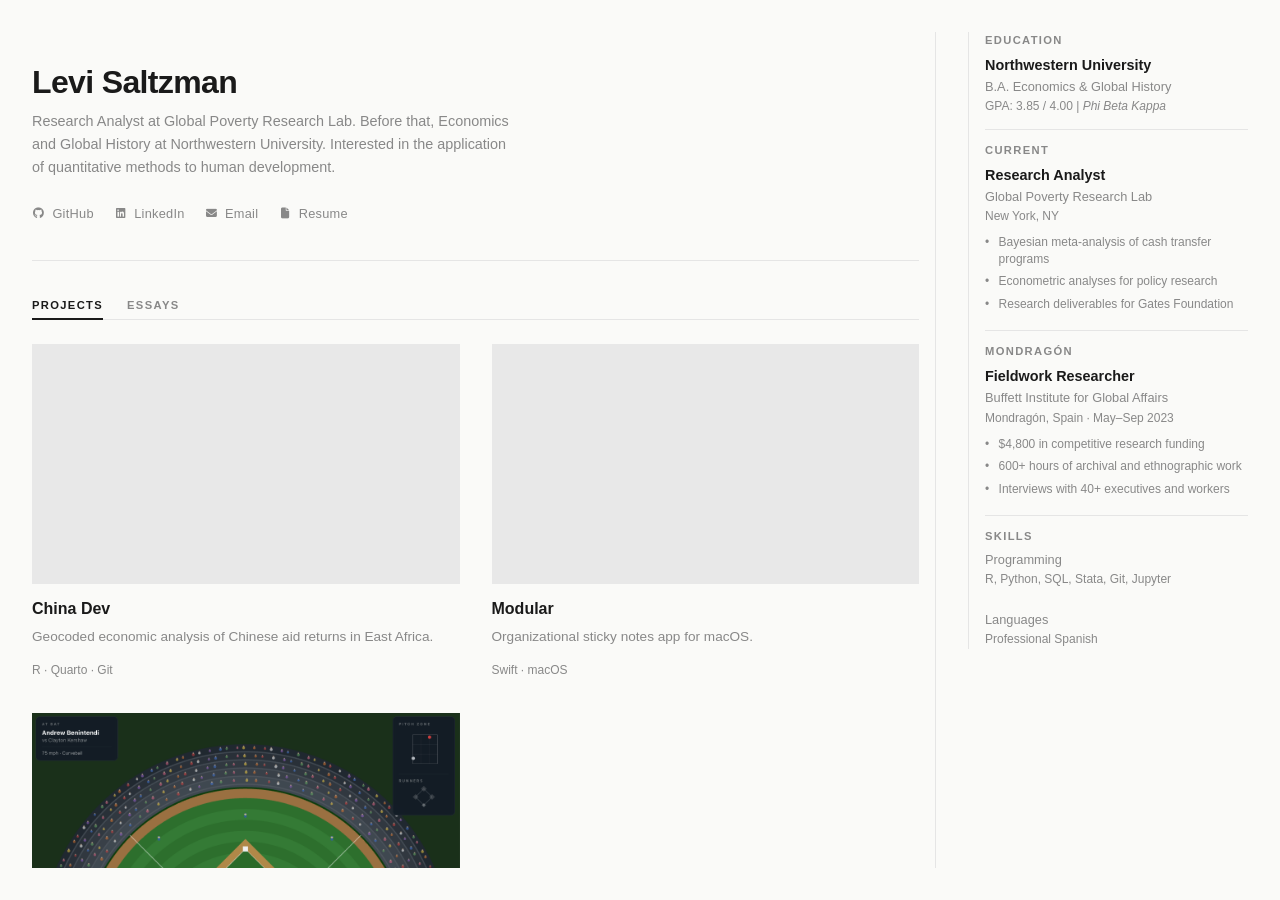
==== commit a41e1672: "add gamestate" ====
--- a/index.html
+++ b/index.html
@@ -30,12 +30,24 @@
         </nav>
       </div>
 
-      <section id="projects">
-        <h2>Projects</h2>
-        <div class="projects-list" id="projects-grid">
-          <!-- populated by main.js -->
-        </div>
-      </section>
+      <div class="content-tabs">
+        <nav class="tab-bar">
+          <button class="tab-btn active" data-tab="projects">Projects</button>
+          <button class="tab-btn" data-tab="essays">Essays</button>
+        </nav>
+
+        <section id="projects">
+          <div class="projects-list" id="projects-grid">
+            <!-- populated by main.js -->
+          </div>
+        </section>
+
+        <section id="essays" hidden>
+          <div class="essays-list" id="essays-list">
+            <!-- populated by main.js -->
+          </div>
+        </section>
+      </div>
     </main>
 
     <!-- Right Column: CV Info -->
@@ -70,9 +82,9 @@
           <div class="cv-subtitle">Buffett Institute for Global Affairs</div>
           <div class="cv-meta">Mondragón, Spain · May–Sep 2023</div>
           <ul class="cv-details">
-            <li>Secured $4,800 in funding for archival and ethnographic research in the Spanish Basque Country</li>
-            <li>600+ hours of research on the Mondragon Corporation and its social and economic policy implications</li>
-            <li>Field interviews with 40+ executives, managers, and contract laborers</li>
+            <li>$4,800 in competitive research funding</li>
+            <li>600+ hours of archival and ethnographic work</li>
+            <li>Interviews with 40+ executives and workers</li>
           </ul>
         </div>
       </section>
--- a/style.css
+++ b/style.css
@@ -63,36 +63,42 @@
 
 /* ── Left Column: Header ── */
 .header-section {
+  padding: 2rem 0 2rem;
   margin-bottom: 2rem;
+  border-bottom: 1px solid var(--border);
 }
 
 .site-name {
-  font-size: 1.5rem;
+  font-size: 2rem;
   font-weight: 700;
-  margin-bottom: 0.5rem;
-  line-height: 1.2;
+  margin-bottom: 0.6rem;
+  line-height: 1.15;
+  letter-spacing: -0.02em;
 }
 
 .site-blurb {
-  font-size: 0.85rem;
-  color: var(--muted);
-  line-height: 1.5;
-  margin-bottom: 1.5rem;
+  font-size: 0.9rem;
+  color: var(--muted);
+  line-height: 1.6;
+  margin-bottom: 1.25rem;
+  max-width: 480px;
 }
 
 .main-nav {
   display: flex;
   flex-direction: row;
-  gap: 1.5rem;
+  gap: 1.25rem;
 }
 
 .main-nav a {
-  font-size: 0.9rem;
+  font-size: 0.8rem;
+  font-weight: 500;
   color: var(--muted);
   display: flex;
   align-items: center;
-  gap: 0.5rem;
-  padding: 0.35rem 0;
+  gap: 0.4rem;
+  padding: 0.25rem 0;
+  letter-spacing: 0.02em;
 }
 
 .main-nav a:hover {
@@ -101,8 +107,9 @@
 }
 
 .main-nav i {
-  width: 16px;
+  width: 14px;
   text-align: center;
+  font-size: 0.85em;
 }
 
 /* ── Middle Column: Projects ── */
@@ -124,6 +131,53 @@
   margin-bottom: 1.5rem;
   padding-bottom: 0.5rem;
   border-bottom: 1px solid var(--border);
+}
+
+/* ── Tab bar ── */
+.content-tabs {
+  display: flex;
+  flex-direction: column;
+  gap: 1.5rem;
+}
+
+.tab-bar {
+  display: flex;
+  gap: 0;
+  border-bottom: 1px solid var(--border);
+}
+
+.tab-btn {
+  appearance: none;
+  -webkit-appearance: none;
+  background: none;
+  border: none;
+  border-bottom: 2px solid transparent;
+  margin-bottom: -1px;
+  padding: 0.4rem 0;
+  margin-right: 1.5rem;
+  font-family: inherit;
+  font-size: 0.7rem;
+  font-weight: 600;
+  letter-spacing: 0.12em;
+  text-transform: uppercase;
+  color: var(--muted);
+  cursor: pointer;
+}
+
+.tab-btn.active {
+  color: var(--text);
+  border-bottom-color: var(--text);
+}
+
+/* ── Essays List ── */
+.essays-list {
+  display: grid;
+  grid-template-columns: repeat(2, 1fr);
+  gap: 2rem;
+}
+
+.essays-list:has(.project-item:only-child) {
+  grid-template-columns: 1fr;
 }
 
 /* ── Projects List ── */
@@ -409,24 +463,13 @@
     padding: 1.5rem;
   }
 
-  .column-right {
-    position: relative;
-    top: auto;
-    height: auto;
-    max-height: none;
-  }
-
   .column-middle {
     border-right: none;
-    border-bottom: 1px solid var(--border);
     padding-right: 0;
-    padding-bottom: 1.5rem;
-    margin-bottom: 1.5rem;
   }
 
   .column-right {
-    border-left: none;
-    padding-left: 0;
+    display: none;
   }
 }
 
